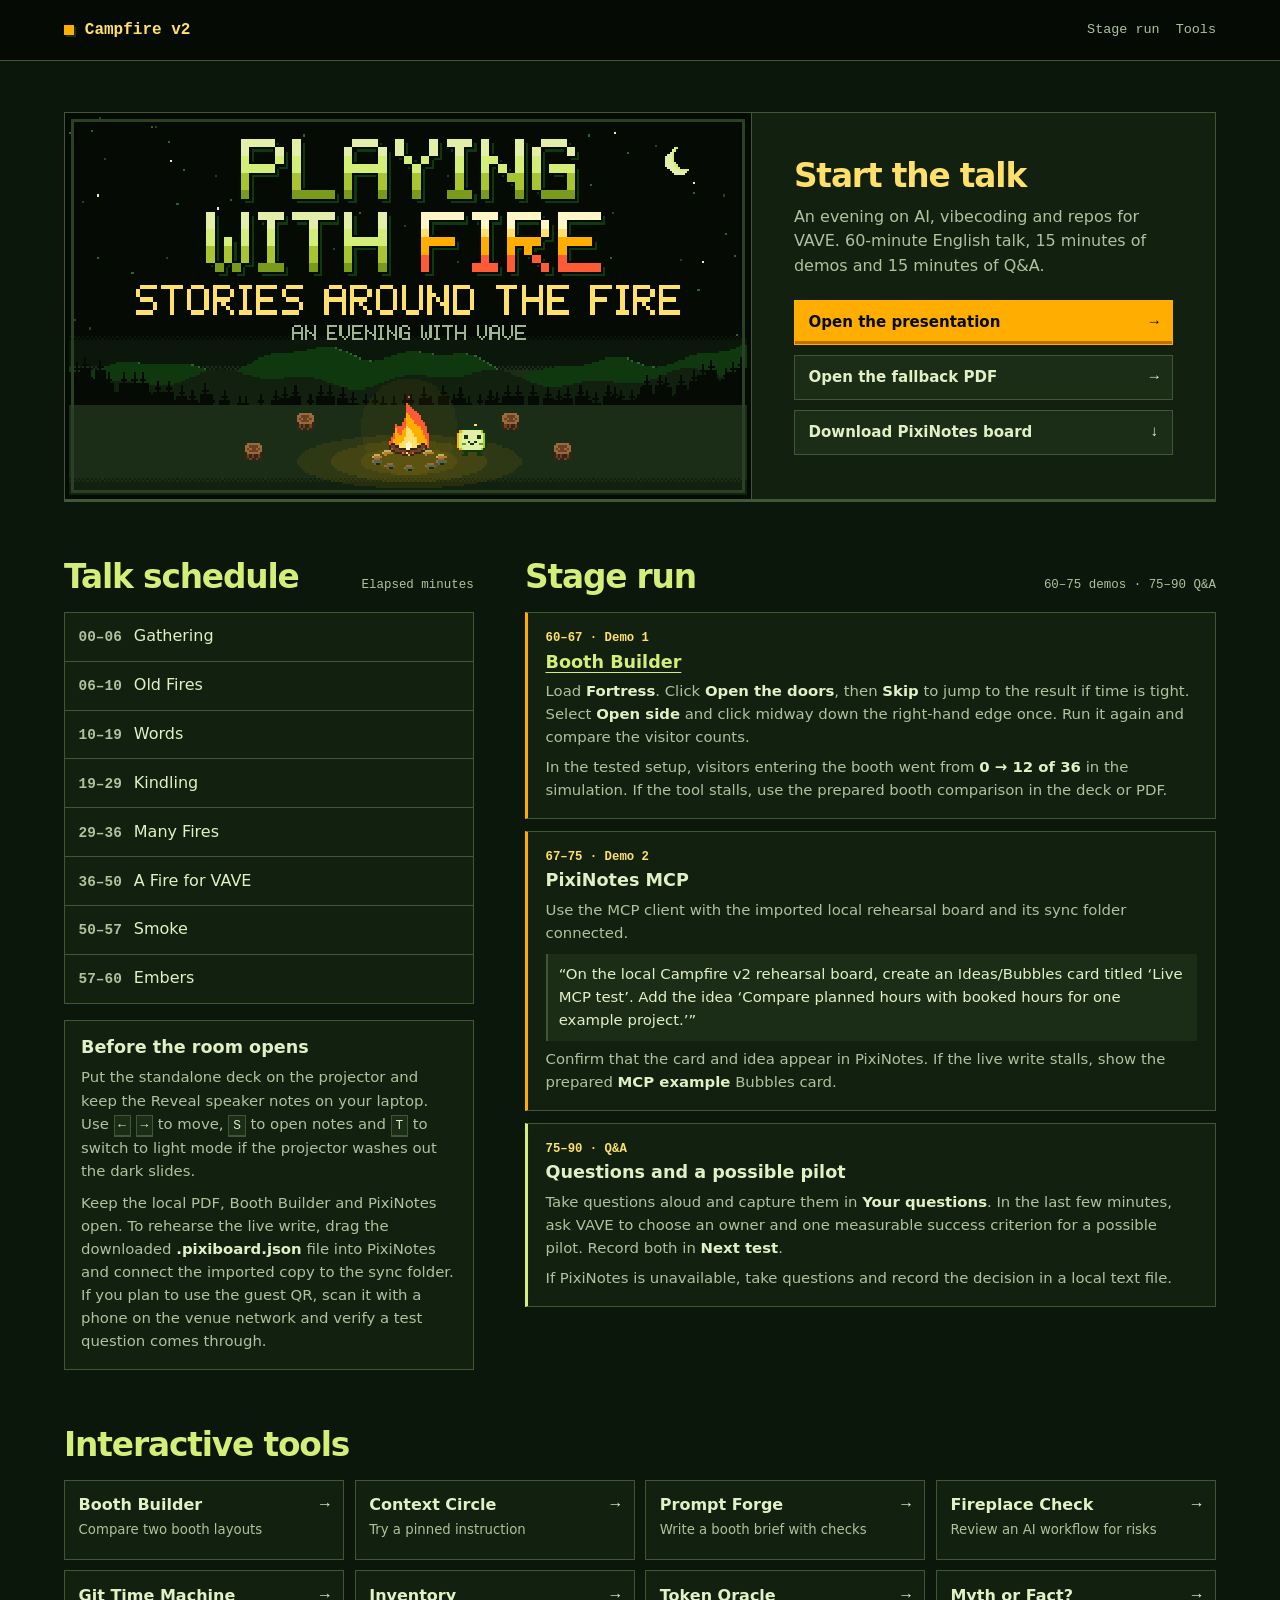
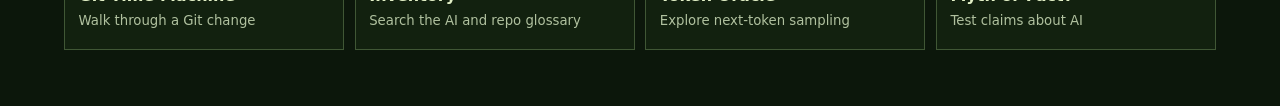
==== v2/index.html @ ac18c19c "Add Campfire V2 presentation and demos" ====
<!doctype html>
<html lang="en">
<head>
  <meta charset="utf-8">
  <meta name="viewport" content="width=device-width, initial-scale=1">
  <meta name="color-scheme" content="dark">
  <meta name="robots" content="noindex">
  <title>Playing with Fire · Campfire for VAVE</title>
  <style>
    :root {
      --night: #0c170b;
      --panel: #12210f;
      --raised: #1b2d17;
      --line: #405735;
      --text: #e2f0c6;
      --muted: #b0c19f;
      --lime: #d4ef78;
      --fire: #ffae00;
      --gold: #ffe06a;
      --shadow: #050a05;
      --mono: ui-monospace, "SF Mono", Consolas, "Liberation Mono", monospace;
      --sans: system-ui, -apple-system, "Segoe UI", sans-serif;
    }

    *, *::before, *::after { box-sizing: border-box; }
    body {
      margin: 0;
      color: var(--text);
      background: var(--night);
      font: 1rem/1.55 var(--sans);
    }

    a { color: var(--lime); text-underline-offset: 0.2em; }
    a:hover { color: var(--gold); }
    :focus-visible { outline: 3px solid var(--gold); outline-offset: 4px; }
    h1, h2, h3, p { margin: 0; }
    h2, h3 { line-height: 1.2; }
    h2 { font-size: clamp(1.55rem, 3vw, 2.05rem); letter-spacing: -0.035em; }
    h3 { font-size: 1.1rem; }
    section[id] { scroll-margin-top: 1rem; }

    .wrap { width: min(100% - 2rem, 72rem); margin-inline: auto; }
    .visually-hidden, .skip-link:not(:focus) {
      position: absolute;
      width: 1px;
      height: 1px;
      padding: 0;
      margin: -1px;
      overflow: hidden;
      clip-path: inset(50%);
      white-space: nowrap;
    }
    .skip-link:focus {
      position: fixed;
      z-index: 2;
      top: 0.75rem;
      left: 0.75rem;
      padding: 0.55rem 0.85rem;
      color: var(--night);
      background: var(--gold);
    }

    .site-header { border-bottom: 1px solid var(--line); background: var(--shadow); }
    .site-nav {
      display: flex;
      flex-wrap: wrap;
      justify-content: space-between;
      align-items: center;
      gap: 0 1rem;
      min-height: 3.75rem;
    }
    .site-name, .site-links, .chapter-time, .cue, .section-note {
      font-family: var(--mono);
    }
    .site-name {
      display: flex;
      align-items: center;
      gap: 0.65rem;
      color: var(--gold);
      font-weight: 700;
    }
    .site-name::before {
      content: "";
      inline-size: 0.65rem;
      block-size: 0.65rem;
      background: var(--fire);
      box-shadow: 2px 2px var(--raised);
    }
    .site-links { display: flex; flex-wrap: wrap; gap: 0 1rem; font-size: 0.84rem; }
    .site-links a {
      display: inline-flex;
      align-items: center;
      min-height: 2.75rem;
      color: var(--muted);
      text-decoration: none;
    }
    .site-links a:hover { color: var(--gold); }

    main { padding-block: clamp(1.5rem, 4vw, 3.25rem) 3.5rem; }
    .hero {
      display: grid;
      grid-template-columns: minmax(0, 1.48fr) minmax(0, 1fr);
      align-items: stretch;
      background: var(--shadow);
      border: 1px solid var(--line);
      border-bottom: 3px solid var(--line);
    }
    .hero-art {
      display: block;
      width: 100%;
      height: 100%;
      min-height: 0;
      object-fit: contain;
      image-rendering: pixelated;
    }
    .launch {
      min-width: 0;
      align-content: center;
      padding: clamp(1.25rem, 3.5vw, 2.6rem);
      background: var(--panel);
      border-left: 1px solid var(--line);
    }
    .launch h2 { color: var(--gold); }
    .intro { margin-top: 0.5rem; color: var(--muted); }
    .actions { display: grid; gap: 0.65rem; margin-top: 1.3rem; }
    .action {
      display: flex;
      justify-content: space-between;
      align-items: center;
      gap: 0.5rem;
      min-height: 2.8rem;
      padding: 0.55rem 0.85rem;
      border: 1px solid var(--line);
      background: var(--raised);
      color: var(--text);
      font-size: 0.94rem;
      font-weight: 650;
      text-decoration: none;
    }
    .action:hover { border-color: var(--lime); color: var(--lime); }
    .primary {
      color: var(--shadow);
      background: var(--fire);
      border-color: var(--fire);
      box-shadow: inset 0 -3px #c17000;
    }
    .primary:hover {
      color: var(--shadow);
      background: var(--gold);
      border-color: var(--gold);
    }
    .action-mark { font-family: var(--mono); }

    .run {
      display: grid;
      grid-template-columns: minmax(0, 0.83fr) minmax(0, 1.4fr);
      gap: clamp(1.5rem, 4vw, 3.25rem);
      align-items: start;
      margin-top: clamp(2rem, 5vw, 3.5rem);
    }
    .section-heading {
      display: flex;
      align-items: baseline;
      justify-content: space-between;
      gap: 0.35rem 0.75rem;
      flex-wrap: wrap;
      margin-bottom: 0.9rem;
    }
    .section-heading h2 { color: var(--lime); }
    .section-note { color: var(--muted); font-size: 0.78rem; }

    .chapters, .cues, .tool-grid { list-style: none; margin: 0; padding: 0; }
    .chapters { border: 1px solid var(--line); background: var(--panel); }
    .chapters li {
      display: flex;
      align-items: baseline;
      gap: 0.75rem;
      padding: 0.72rem 0.85rem;
    }
    .chapters li + li { border-top: 1px solid var(--line); }
    .chapter-time {
      flex: 0 0 5ch;
      color: var(--muted);
      font-size: 0.9rem;
      font-weight: 700;
      white-space: nowrap;
    }

    .preflight {
      margin-top: 1rem;
      padding: 1rem;
      background: var(--panel);
      border: 1px solid var(--line);
    }
    .preflight p { margin-top: 0.55rem; }
    .preflight p, .cues p { color: var(--muted); font-size: 0.93rem; }
    .preflight strong, .cues strong { color: var(--text); }
    kbd {
      display: inline-block;
      padding: 0 0.3em;
      border: 1px solid var(--line);
      border-bottom-width: 2px;
      background: var(--raised);
      color: var(--text);
      font: 0.86em/1.5 var(--mono);
      white-space: nowrap;
    }

    .cues { display: grid; gap: 0.72rem; }
    .cues li {
      padding: 1rem 1.1rem;
      border: 1px solid var(--line);
      border-left: 3px solid var(--fire);
      background: var(--panel);
    }
    .cues li:last-child { border-left-color: var(--lime); }
    .cue { color: var(--gold); font-size: 0.77rem; font-weight: 700; }
    .cues h3 { margin-top: 0.22rem; }
    .cues p { margin-top: 0.45rem; }
    .prompt {
      margin: 0.6rem 0 0;
      padding: 0.55rem 0.7rem;
      color: var(--text);
      background: var(--raised);
      border-left: 2px solid var(--line);
      font-size: 0.93rem;
    }

    .tools { margin-top: clamp(2rem, 5vw, 3.5rem); }
    .tool-grid {
      display: grid;
      grid-template-columns: repeat(4, minmax(0, 1fr));
      gap: 0.65rem;
    }
    .tool-grid li { display: grid; }
    .tool-grid a {
      display: grid;
      grid-template-columns: minmax(0, 1fr) auto;
      align-content: start;
      column-gap: 0.4rem;
      min-height: 5rem;
      padding: 0.78rem 0.85rem;
      color: var(--text);
      border: 1px solid var(--line);
      background: var(--panel);
      text-decoration: none;
    }
    .tool-grid a:hover { color: var(--lime); border-color: var(--lime); }
    .tool-name { font-weight: 650; }
    .tool-desc { margin-top: 0.15rem; grid-column: 1 / -1; color: var(--muted); font-size: 0.83rem; }

    @media (max-width: 60rem) {
      .hero { grid-template-columns: minmax(0, 1.2fr) minmax(0, 1fr); }
      .tool-grid { grid-template-columns: repeat(2, minmax(0, 1fr)); }
    }

    @media (max-width: 44rem) {
      .hero, .run { grid-template-columns: minmax(0, 1fr); }
      .hero-art { height: auto; }
      .launch { border-left: 0; border-top: 1px solid var(--line); }
    }

    @media (max-width: 23rem) {
      .site-nav { gap: 0 0.6rem; }
      .site-links { gap: 0 0.7rem; }
      .tool-grid { grid-template-columns: minmax(0, 1fr); }
    }
  </style>
</head>
<body>
  <a class="skip-link" href="#main">Skip to content</a>
  <header class="site-header">
    <nav class="site-nav wrap" aria-label="On this page">
      <span class="site-name">Campfire v2</span>
      <div class="site-links">
        <a href="#stage">Stage run</a>
        <a href="#tools">Tools</a>
      </div>
    </nav>
  </header>

  <main class="wrap" id="main" tabindex="-1">
    <header class="hero">
      <h1 class="visually-hidden">Playing with Fire</h1>
      <img class="hero-art" src="../art/title-fire.svg" width="1280" height="720" alt="">
      <div class="launch">
        <h2>Start the talk</h2>
        <p class="intro">An evening on AI, vibecoding and repos for VAVE. 60-minute English talk, 15 minutes of demos and 15 minutes of Q&amp;A.</p>
        <div class="actions">
          <a class="action primary" href="talk.html">Open the presentation <span class="action-mark" aria-hidden="true">→</span></a>
          <a class="action" href="talk.pdf">Open the fallback PDF <span class="action-mark" aria-hidden="true">→</span></a>
          <a class="action" href="campfire-v2.pixiboard.json" download>Download PixiNotes board <span class="action-mark" aria-hidden="true">↓</span></a>
        </div>
      </div>
    </header>

    <div class="run">
      <section aria-labelledby="schedule-heading">
        <div class="section-heading">
          <h2 id="schedule-heading">Talk schedule</h2>
          <span class="section-note">Elapsed minutes</span>
        </div>
        <ol class="chapters" role="list">
          <li><span class="chapter-time">00–06</span> Gathering</li>
          <li><span class="chapter-time">06–10</span> Old Fires</li>
          <li><span class="chapter-time">10–19</span> Words</li>
          <li><span class="chapter-time">19–29</span> Kindling</li>
          <li><span class="chapter-time">29–36</span> Many Fires</li>
          <li><span class="chapter-time">36–50</span> A Fire for VAVE</li>
          <li><span class="chapter-time">50–57</span> Smoke</li>
          <li><span class="chapter-time">57–60</span> Embers</li>
        </ol>
        <div class="preflight">
          <h3>Before the room opens</h3>
          <p>Put the standalone deck on the projector and keep the Reveal speaker notes on your laptop. Use <kbd>←</kbd> <kbd>→</kbd> to move, <kbd>S</kbd> to open notes and <kbd>T</kbd> to switch to light mode if the projector washes out the dark slides.</p>
          <p>Keep the local PDF, Booth Builder and PixiNotes open. To rehearse the live write, drag the downloaded <strong>.pixiboard.json</strong> file into PixiNotes and connect the imported copy to the sync folder. If you plan to use the guest QR, scan it with a phone on the venue network and verify a test question comes through.</p>
        </div>
      </section>

      <section id="stage" aria-labelledby="stage-heading">
        <div class="section-heading">
          <h2 id="stage-heading">Stage run</h2>
          <span class="section-note">60–75 demos · 75–90 Q&amp;A</span>
        </div>
        <ol class="cues" role="list">
          <li>
            <div class="cue">60–67 · Demo 1</div>
            <h3><a href="modules/booth-builder.html">Booth Builder</a></h3>
            <p>Load <strong>Fortress</strong>. Click <strong>Open the doors</strong>, then <strong>Skip</strong> to jump to the result if time is tight. Select <strong>Open side</strong> and click midway down the right-hand edge once. Run it again and compare the visitor counts.</p>
            <p>In the tested setup, visitors entering the booth went from <strong>0 → 12 of 36</strong> in the simulation. If the tool stalls, use the prepared booth comparison in the deck or PDF.</p>
          </li>
          <li>
            <div class="cue">67–75 · Demo 2</div>
            <h3>PixiNotes MCP</h3>
            <p>Use the MCP client with the imported local rehearsal board and its sync folder connected.</p>
            <blockquote class="prompt">“On the local Campfire v2 rehearsal board, create an Ideas/Bubbles card titled ‘Live MCP test’. Add the idea ‘Compare planned hours with booked hours for one example project.’”</blockquote>
            <p>Confirm that the card and idea appear in PixiNotes. If the live write stalls, show the prepared <strong>MCP example</strong> Bubbles card.</p>
          </li>
          <li>
            <div class="cue">75–90 · Q&amp;A</div>
            <h3>Questions and a possible pilot</h3>
            <p>Take questions aloud and capture them in <strong>Your questions</strong>. In the last few minutes, ask VAVE to choose an owner and one measurable success criterion for a possible pilot. Record both in <strong>Next test</strong>.</p>
            <p>If PixiNotes is unavailable, take questions and record the decision in a local text file.</p>
          </li>
        </ol>
      </section>
    </div>

    <section class="tools" id="tools" aria-labelledby="tools-heading">
      <div class="section-heading">
        <h2 id="tools-heading">Interactive tools</h2>
      </div>
      <ul class="tool-grid" role="list">
        <li><a href="modules/booth-builder.html"><span class="tool-name">Booth Builder</span><span class="action-mark" aria-hidden="true">→</span><span class="tool-desc">Compare two booth layouts</span></a></li>
        <li><a href="modules/context-circle.html"><span class="tool-name">Context Circle</span><span class="action-mark" aria-hidden="true">→</span><span class="tool-desc">Try a pinned instruction</span></a></li>
        <li><a href="modules/prompt-forge.html"><span class="tool-name">Prompt Forge</span><span class="action-mark" aria-hidden="true">→</span><span class="tool-desc">Write a booth brief with checks</span></a></li>
        <li><a href="modules/fireplace-check.html"><span class="tool-name">Fireplace Check</span><span class="action-mark" aria-hidden="true">→</span><span class="tool-desc">Review an AI workflow for risks</span></a></li>
        <li><a href="modules/git-time-machine.html"><span class="tool-name">Git Time Machine</span><span class="action-mark" aria-hidden="true">→</span><span class="tool-desc">Walk through a Git change</span></a></li>
        <li><a href="modules/inventory.html"><span class="tool-name">Inventory</span><span class="action-mark" aria-hidden="true">→</span><span class="tool-desc">Search the AI and repo glossary</span></a></li>
        <li><a href="modules/token-oracle.html"><span class="tool-name">Token Oracle</span><span class="action-mark" aria-hidden="true">→</span><span class="tool-desc">Explore next-token sampling</span></a></li>
        <li><a href="modules/myth-or-fact.html"><span class="tool-name">Myth or Fact?</span><span class="action-mark" aria-hidden="true">→</span><span class="tool-desc">Test claims about AI</span></a></li>
      </ul>
    </section>
  </main>
</body>
</html>
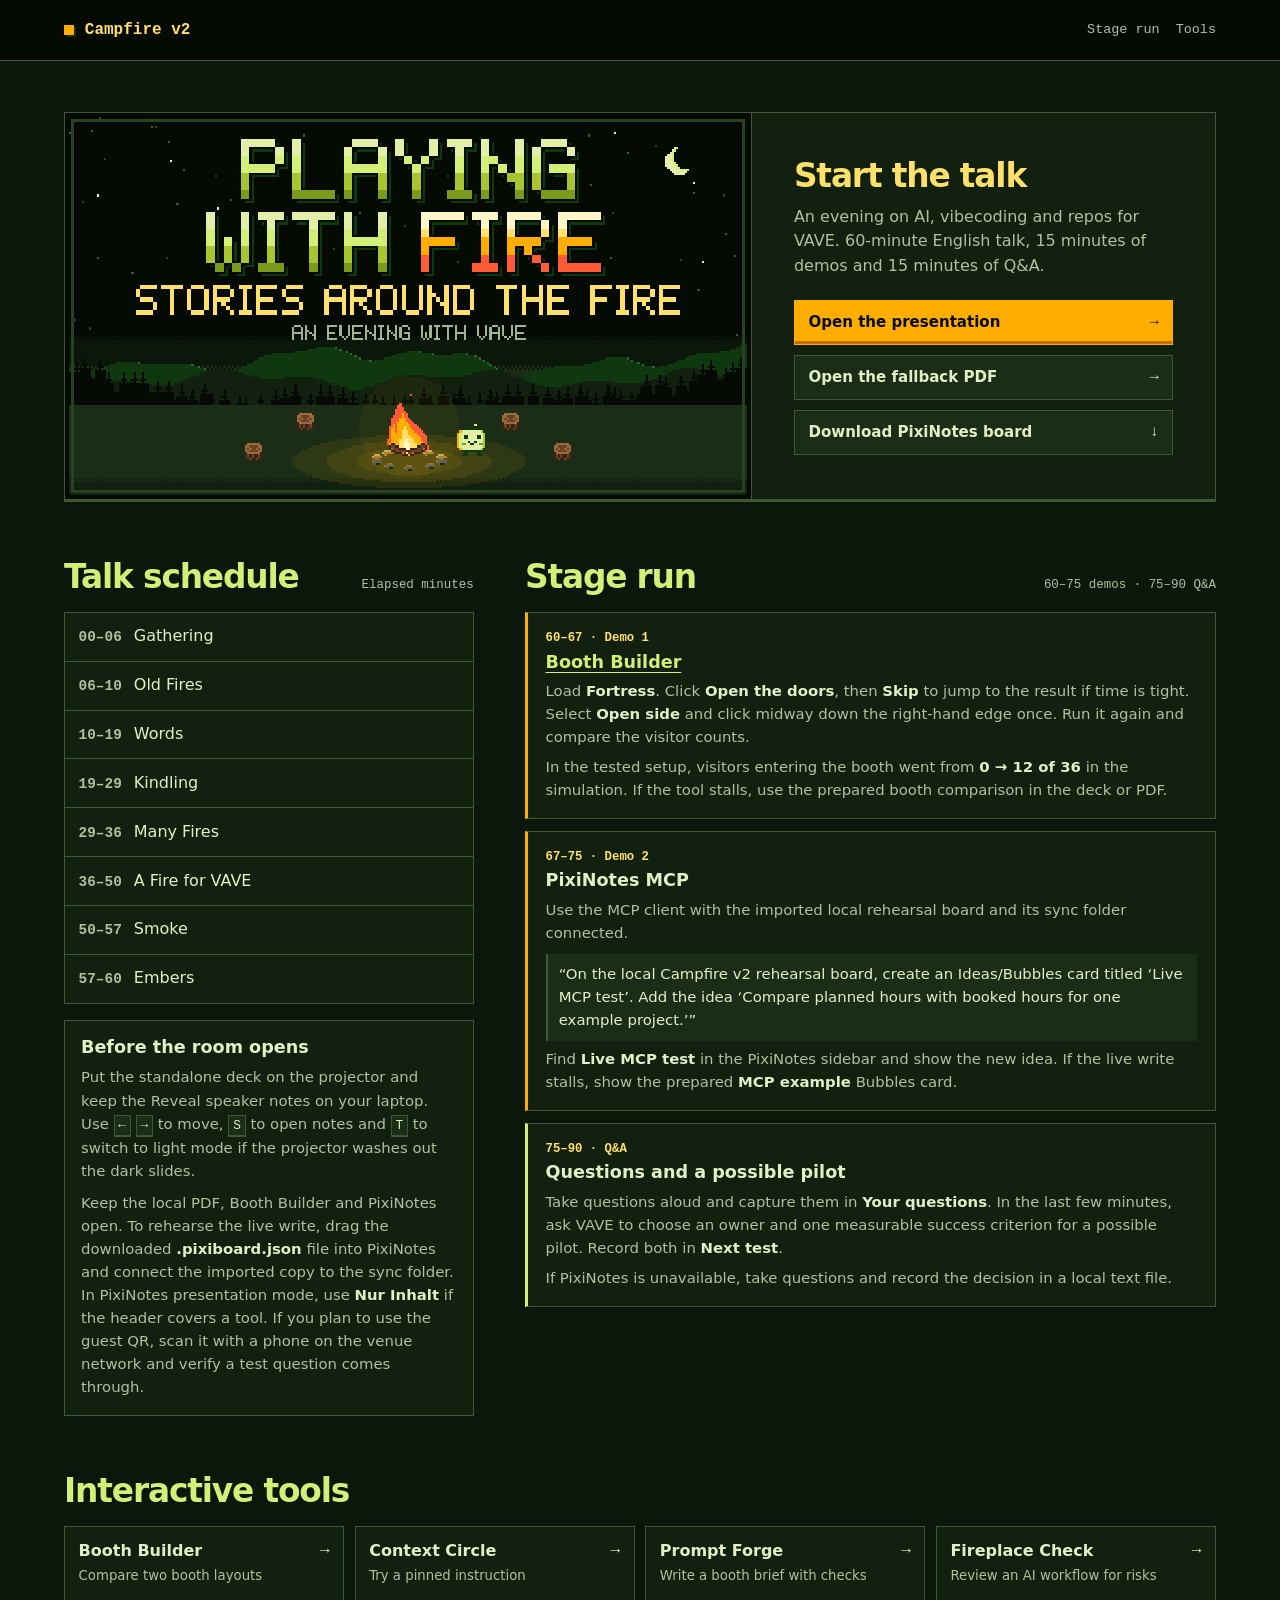
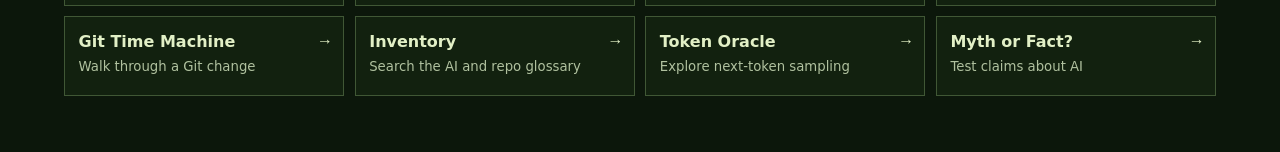
==== commit 48715ebe: "Make the V2 launcher and PDF portable" ====
--- a/v2/index.html
+++ b/v2/index.html
@@ -282,7 +282,7 @@
   <main class="wrap" id="main" tabindex="-1">
     <header class="hero">
       <h1 class="visually-hidden">Playing with Fire</h1>
-      <img class="hero-art" src="../art/title-fire.svg" width="1280" height="720" alt="">
+      <img class="hero-art" src="art/title-fire.svg" width="1280" height="720" alt="">
       <div class="launch">
         <h2>Start the talk</h2>
         <p class="intro">An evening on AI, vibecoding and repos for VAVE. 60-minute English talk, 15 minutes of demos and 15 minutes of Q&amp;A.</p>
@@ -313,7 +313,7 @@
         <div class="preflight">
           <h3>Before the room opens</h3>
           <p>Put the standalone deck on the projector and keep the Reveal speaker notes on your laptop. Use <kbd>←</kbd> <kbd>→</kbd> to move, <kbd>S</kbd> to open notes and <kbd>T</kbd> to switch to light mode if the projector washes out the dark slides.</p>
-          <p>Keep the local PDF, Booth Builder and PixiNotes open. To rehearse the live write, drag the downloaded <strong>.pixiboard.json</strong> file into PixiNotes and connect the imported copy to the sync folder. If you plan to use the guest QR, scan it with a phone on the venue network and verify a test question comes through.</p>
+          <p>Keep the local PDF, Booth Builder and PixiNotes open. To rehearse the live write, drag the downloaded <strong>.pixiboard.json</strong> file into PixiNotes and connect the imported copy to the sync folder. In PixiNotes presentation mode, use <strong>Nur Inhalt</strong> if the header covers a tool. If you plan to use the guest QR, scan it with a phone on the venue network and verify a test question comes through.</p>
         </div>
       </section>
 
@@ -334,7 +334,7 @@
             <h3>PixiNotes MCP</h3>
             <p>Use the MCP client with the imported local rehearsal board and its sync folder connected.</p>
             <blockquote class="prompt">“On the local Campfire v2 rehearsal board, create an Ideas/Bubbles card titled ‘Live MCP test’. Add the idea ‘Compare planned hours with booked hours for one example project.’”</blockquote>
-            <p>Confirm that the card and idea appear in PixiNotes. If the live write stalls, show the prepared <strong>MCP example</strong> Bubbles card.</p>
+            <p>Find <strong>Live MCP test</strong> in the PixiNotes sidebar and show the new idea. If the live write stalls, show the prepared <strong>MCP example</strong> Bubbles card.</p>
           </li>
           <li>
             <div class="cue">75–90 · Q&amp;A</div>
